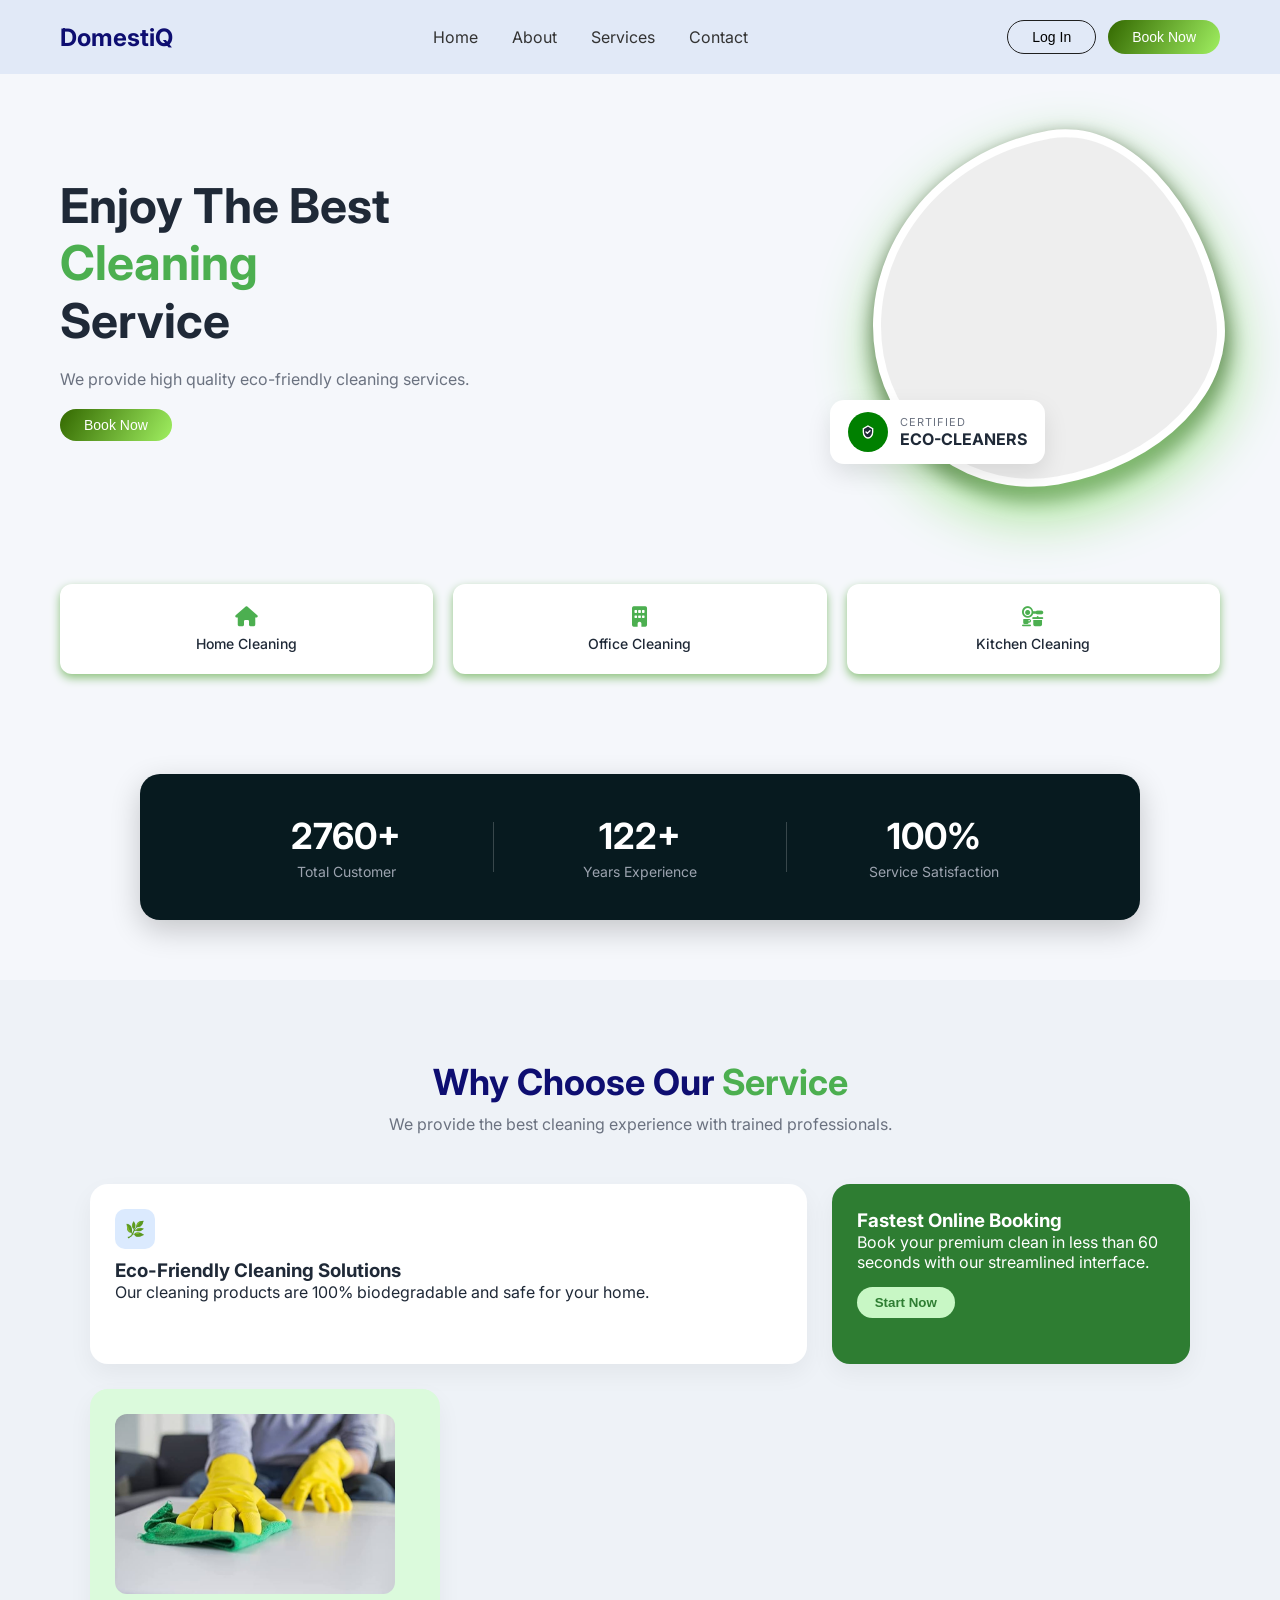
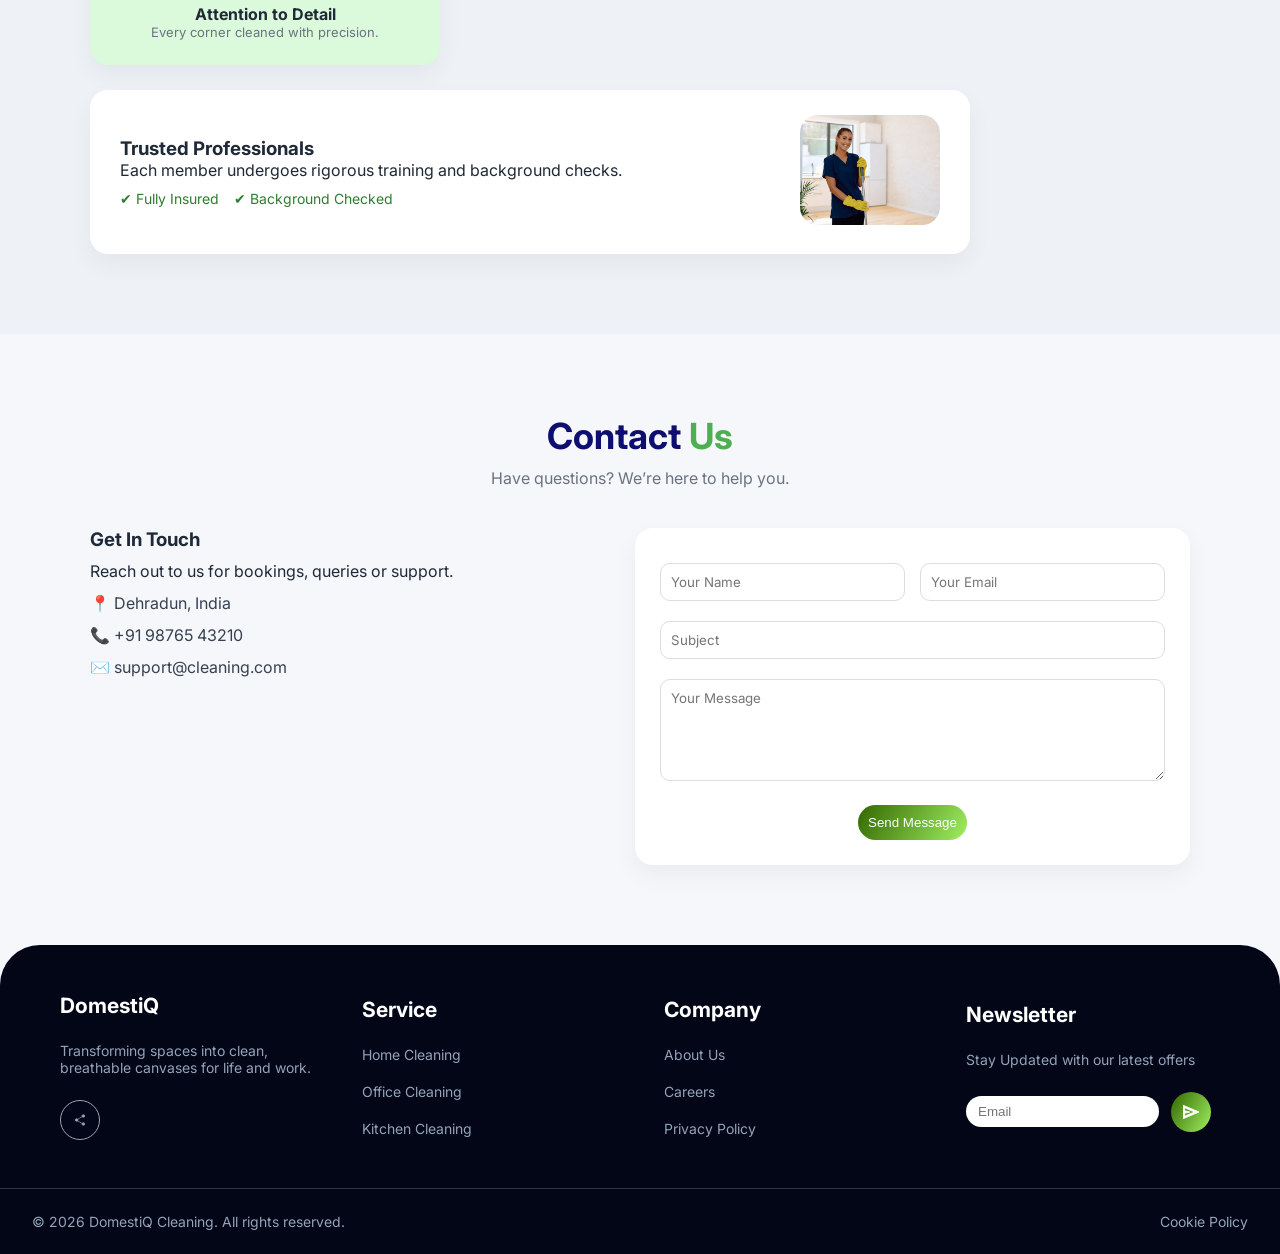
==== domestic help/index.html @ d4e1c1bf "Initial commit - DomestiQ website" ====
<!DOCTYPE html>
<html lang="en">
<head>
  <meta charset="UTF-8">
  <meta name="viewport" content="width=device-width, initial-scale=1.0">
  <title>Cleaning Service</title>
  <link rel="stylesheet" href="style.css">
  <link href="https://fonts.googleapis.com/css2?family=Inter:wght@300;400;600;700&display=swap" rel="stylesheet">
  <link rel="stylesheet" href="https://cdnjs.cloudflare.com/ajax/libs/font-awesome/6.5.0/css/all.min.css">
</head>
<body>

<header>
  <h2>DomestiQ</h2>
  <nav>
    <a href="#home">Home</a>
    <a href="#about">About</a>
    <a href="#services">Services</a>
    <a href="#contact">Contact</a>
  </nav>
    <div class="buttons">
    <a href="login.html"><button class="button ordinary">Log In</button></a>
    <button onclick="document.getElementById('contact').scrollIntoView({behavior:'smooth'})"  class="button green">Book Now</button>
  </div>
</header>

<section id="home" class="hero">
  <div class="hero-text">
    <h1>Enjoy The Best <br> <span>Cleaning</span> <br>Service</h1>
    <p>We provide high quality eco-friendly cleaning services.</p>
    <button onclick="document.getElementById('contact').scrollIntoView({behavior:'smooth'})"  class="btn-primary">Book Now</button>
    
  </div>
    <!-- IMAGE SIDE -->
    <div class="hero-wrapper">

        <div class="hero-img">
            <img src="cleaning-girl.png" alt="cleaner">
        </div>

        <div class="badge">
            <div class="icon">
                <svg viewBox="0 0 24 24" fill="none">
                    <path d="M12 3l7 4v5c0 5-3.5 9-7 9s-7-4-7-9V7l7-4z"
                          stroke="white" stroke-width="2"/>
                    <path d="M9 12l2 2 4-4"
                          stroke="white" stroke-width="2"
                          stroke-linecap="round"
                          stroke-linejoin="round"/>
                </svg>
            </div>
            <div class="badge-text">
                <span class="small">CERTIFIED</span>
                <span class="big">ECO-CLEANERS</span>
          </div>
         </div>
</section>

<section id="services" class="features">
  <div class="card">
    <i class="fas fa-house"></i>
    <span>Home Cleaning</span>
  </div>

  <div class="card">
    <i class="fas fa-building"></i>
    <span>Office Cleaning</span>
  </div>

  <div class="card">
    <i class="fas fa-kitchen-set"></i>
    <span>Kitchen Cleaning</span>
  </div>
</section>

<section class="stats">
    <div class="stats-container">
        <div class="stat">
            <h2>2760+</h2>
            <p>Total Customer</p>
        </div>

        <div class="divider"></div>

        <div class="stat">
            <h2>122+</h2>
            <p>Years Experience</p>
        </div>

        <div class="divider"></div>

        <div class="stat">
            <h2>100%</h2>
            <p>Service Satisfaction</p>
        </div>
    </div>
</section>

<section id="about" class="why">

  <h2>Why Choose Our <span>Service</span></h2>
  <p class="sub">We provide the best cleaning experience with trained professionals.</p>

  <div class="why-grid">

    <!-- LEFT BIG -->
    <div class="why-card large">
      <div class="icon-box">🌿</div>
      <h3>Eco-Friendly Cleaning Solutions</h3>
      <p>Our cleaning products are 100% biodegradable and safe for your home.</p>
    </div>

    <!-- RIGHT GREEN -->
    <div class="why-card green">
      <h3>Fastest Online Booking</h3>
      <p>Book your premium clean in less than 60 seconds with our streamlined interface.</p>
      <button>Start Now</button>
    </div>

    <!-- LEFT SMALL IMAGE -->
    <div class="why-card img-card">
      <img src="attention.png" />
      <h4>Attention to Detail</h4>
      <p>Every corner cleaned with precision.</p>
    </div>

    <!-- RIGHT WIDE -->
    <div class="why-card wide">
      <div class="wide-text">
        <h3>Trusted Professionals</h3>
        <p>Each member undergoes rigorous training and background checks.</p>

        <div class="checks">
          <span>✔ Fully Insured</span>
          <span>✔ Background Checked</span>
        </div>
      </div>
    <div class="wide-img">
      <img src="cleaner.png"/>
    </div>

  </div>
</section>
<section id="contact" class="contact">

  <h2>Contact <span>Us</span></h2>
  <p class="sub">Have questions? We’re here to help you.</p>

  <div class="contact-container">

    <!-- LEFT INFO -->
    <div class="contact-info">
      <h3>Get In Touch</h3>
      <p>Reach out to us for bookings, queries or support.</p>

      <div class="info-item">
        📍 <span>Dehradun, India</span>
      </div>

      <div class="info-item">
        📞 <span>+91 98765 43210</span>
      </div>

      <div class="info-item">
        ✉️ <span>support@cleaning.com</span>
      </div>
    </div>

    <!-- RIGHT FORM -->
    <form class="contact-form">

      <div class="input-group">
        <input type="text" placeholder="Your Name" required>
        <input type="email" placeholder="Your Email" required>
      </div>

      <input type="text" placeholder="Subject">

      <textarea rows="5" placeholder="Your Message"></textarea>

      <button type="submit">Send Message</button>

    </form>

  </div>

</section>
<footer class="footer">

  <div class="mainContainer">

    <!-- Column 1 -->
    <div class="container">
      <h2>DomestiQ</h2>
      <p>
        Transforming spaces into clean, breathable canvases for life and work.
      </p>

      <button class="icon icon-outline">
        <!-- Share Icon -->
        <svg viewBox="0 0 24 24" fill="none">
          <circle cx="7" cy="12" r="2" stroke="currentColor"/>
          <circle cx="17" cy="6" r="2" stroke="currentColor"/>
          <circle cx="17" cy="18" r="2" stroke="currentColor"/>
          <path d="M15 7L8.5 11" stroke="currentColor" stroke-linecap="round"/>
          <path d="M8.5 13.5L15 17" stroke="currentColor" stroke-linecap="round"/>
        </svg>
      </button>
    </div>

    <!-- Column 2 -->
    <div class="container">
      <h2>Service</h2>
      <ul>
        <li>Home Cleaning</li>
        <li>Office Cleaning</li>
        <li>Kitchen Cleaning</li>
      </ul>
    </div>

    <!-- Column 3 -->
    <div class="container">
      <h2>Company</h2>
      <ul>
        <li>About Us</li>
        <li>Careers</li>
        <li>Privacy Policy</li>
      </ul>
    </div>

    <!-- Column 4 -->
    <div class="container">
      <h2>Newsletter</h2>
      <p>Stay Updated with our latest offers</p>

      <div class="mail">
        <input type="text" placeholder="Email" />

        <button class="icon icon-green">
          <!-- Send Icon -->
          <svg viewBox="0 0 19 16">
            <path d="M0 16V0L19 8L0 16ZM2 13L13.85 8L2 3V6.5L8 8L2 9.5V13Z"/>
          </svg>
        </button>
      </div>
    </div>

  </div>

  <!-- Bottom Bar -->
  <div class="horizontalBorder">
    <p>© 2026 DomestiQ Cleaning. All rights reserved.</p>

    <div class="links">
      <p>Cookie Policy</p>
    </div>
  </div>

</footer>
<script>
  
</script>
</body>
</html>
---- domestic help/style.css ----
* {
  margin: 0;
  padding: 0;
  box-sizing: border-box;
}
body {
  font-family: "Inter", sans-serif;
  background: #f5f7fb;
  color: #1f2937;
}

header {
  display: flex;
  justify-content: space-between;
  align-items: center;
  padding: 20px 60px;
  background-color: #e1e9f7;
}
h2{
  color: rgb(14, 14, 113);
}

nav a {
  margin: 0 15px;
  text-decoration: none;
  color: #333;
}

.buttons {
  display: flex;
  gap: 12px;
}
 .button {
  padding: 8px 24px;
  border: 0;
  border-radius: 44px;

  font-size: 14px;
  text-align: center;
  white-space: nowrap;
  cursor: pointer;

 }

/* 🔑 IMPORTANT: this is how you combine classes in normal CSS */
.button.ordinary {
  background-color: transparent;
  color: #000;
  border: solid 0.8px #1f1f1f;
}

.button.green {
  background: linear-gradient(
    300deg,
    rgba(160, 239, 97, 1) 0%,
    rgba(51, 104, 0, 1) 100%
  );
  color: white;
}
.btn-primary{
  background: linear-gradient(
    300deg,
    rgba(160, 239, 97, 1) 0%,
    rgba(51, 104, 0, 1) 100%
  );
  color: white;
    padding: 8px 24px;
  border: 0;
  border-radius: 44px;

  font-size: 14px;
  text-align: center;
  white-space: nowrap;
  cursor: pointer;

}

.hero {
  display: flex;
  align-items: center;
  justify-content: space-between;
  padding: 60px;
  max-width: 1200px;   /* THIS is the key */
    margin: 0 auto;      /* centers everything */

    padding: 60px 20px;  /* less side padding */
    gap: 40px;           /* spacing between text & image */

}
.hero-text h1 {
  font-size: 48px;
  line-height: 1.2;
}
.hero-text span {
  color: #4caf50;
}
.hero-text p {
  margin: 20px 0;
  color: #6b7280;
}
.hero-wrapper {
    position: relative;
    width: fit-content;
}

/* blob shape */
.hero-img {
    width: 350px;
    height: 350px;
    border-radius: 60% 40% 55% 45% / 55% 60% 40% 45%;
    overflow: hidden;
    background: #eee;

    transform: rotate(-10deg);
    border: 8px solid #fff; /* white outline */
     box-shadow: 
        0 25px 60px rgba(151, 226, 130, 0.994),
        0 10px 20px rgb(16, 13, 13);
}

/* image inside */
.hero-img img {
    width: 120%;
    height: 120%;
    object-fit: cover;

    transform: rotate(10deg); /* fix tilt */
}

.badge {
    display: flex;
    align-items: center;
    gap: 14px;
    position: absolute;
    bottom: 30px;
    left: -50px;
    background: #f3f4f6; /* soft gray */
    padding: 14px 20px;

    border-radius: 16px;
    width: fit-content;

    box-shadow: 0 15px 30px rgba(0,0,0,0.1);
}

/* icon circle */
.badge-icon {
    width: 48px;
    height: 48px;
    background: #2e7d32;

    border-radius: 50%;

    display: flex;
    align-items: center;
    justify-content: center;
}

.badge-icon svg {
    width: 22px;
    height: 22px;
}

/* text */
.badge-text {
    display: flex;
    flex-direction: column;
}

.small {
    font-size: 11px;
    color: #6b7280;
    letter-spacing: 1px;
}

.big {
    font-size: 16px;
    font-weight: 700;
    color: #1f2937;
}
.features {
  display: flex;
  gap: 20px;
  padding: 40px 60px;
  justify-content: center;
  flex-wrap: wrap;
}
.card {
  display: flex;
  flex-direction: column;   /* THIS is the main change */
  align-items: center;
  justify-content: center;
  gap: 8px;
  flex: 1 1 150px; /* responsive sizing */
  width: 150px;
  height:90px;
  padding: 15px;
  background: #ffffff;
  border-radius: 12px;
  text-align: center;
  box-shadow: 0 4px 10px rgb(141, 194, 126);
}
.card i {
  font-size: 20px;
  color: #4caf50;
}
.card span {
  font-size: 14px;
  font-weight: 500;
  white-space: nowrap;
}

/* BADGE */
.badge {
    position: absolute;
    bottom: 20px;
    left: -40px;

    display: flex;
    align-items: center;
    gap: 12px;

    background: white;
    padding: 12px 18px;
    border-radius: 14px;
    box-shadow: 0 10px 25px rgba(0,0,0,0.1);
}

.icon {
    background: green;
    width: 36px;
    height: 36px;
    border-radius: 50%;

    display: flex;
    align-items: center;
    justify-content: center;
}

.icon svg {
    width: 18px;
}

.stats {
    display: flex;
    justify-content: center;
    margin: 60px 0;
}

.stats-container {
    background: #071a1f;
    color: white;
    display: flex;
    align-items: center;
    justify-content: space-between;
    padding: 40px 60px;
    border-radius: 20px;
    width: 80%;
    max-width: 1000px;
    box-shadow: 0 10px 30px rgba(0,0,0,0.2);
}

.stat {
    text-align: center;
    flex: 1;
}

.stat h2 {
    font-size: 36px;
    font-weight: 700;
}

.stat p {
    font-size: 14px;
    color: #9ca3af;
    margin-top: 5px;
}
.stats h2{
  color:white;
}
/* vertical lines */
.divider {
    width: 1px;
    height: 50px;
    background: rgba(255,255,255,0.2);
}

.why {
  padding: 80px 20px;
  background: #eef2f7;
  text-align: center;
}

.why h2 {
  font-size: 36px;
}

.why h2 span {
  color: #4caf50;
}

.why .sub {
  color: #6b7280;
  margin: 10px 0 50px;
}

/* GRID */
.why-grid {
  display: grid;
  grid-template-columns: 2fr 1fr;
  gap: 25px;

  max-width: 1100px;
  margin: auto;
}

/* CARD BASE */
.why-card {
  background: #fff;
  border-radius: 18px;
  padding: 25px;
  text-align: left;
  box-shadow: 0 10px 25px rgba(0,0,0,0.05);
}

/* BIG LEFT */
.large {
   grid-column: 1;
  height: 180px;
}

.icon-box {
  width: 40px;
  height: 40px;
  background: #dbeafe;
  border-radius: 10px;
  display: flex;
  align-items: center;
  justify-content: center;
  margin-bottom: 10px;
}

/* GREEN CARD */
.green {
   grid-column: 2;
  background: #2e7d32;
  color: white;
}

.green button {
  margin-top: 15px;
  background: #c8f7c5;
  border: none;
  padding: 8px 18px;
  border-radius: 20px;
  color: #2e7d32;
  font-weight: 600;
}

/* IMAGE CARD */
.img-card img {
  width: 280px;
  height: 180px;
  object-fit:cover;
  border-radius: 12px;
  display: block;
  margin-bottom: 10px;
}
.img-card h4 {
  text-align: center;
}
.img-card p {
  text-align: center;
  font-size: 13px;
  color: #6b7280;
}
.img-card{
  grid-column: 1;
  width:350px;
  max-width:400px;
  align-items: center;
  text-align: center;
  background-color: #dbfadc;
}
/* WIDE CARD */
.wide {
  grid-column:  1/3;
  display: flex;
  align-items: center;
  justify-content: space-between;
  gap: 30px;
  padding: 25px 30px;
  width:80%;
}

.wide-text {
  flex: 1;
}
.wide-img {
  flex-shrink:0;
  border-radius: 10px;
}
.wide-img img {
  width: 140px;
  height: 110px;
  object-fit:cover;
  border-radius: 18px;
}

.checks {
  margin-top: 10px;
  display: flex;
  gap: 15px;
  color: #2e7d32;
  font-size: 14px;
}

.contact {
  padding: 80px 20px;
  background: #f5f7fb;
  text-align: center;
}

.contact h2 {
  font-size: 36px;
}

.contact h2 span {
  color: #4caf50;
}

.contact .sub {
  color: #6b7280;
  margin: 10px 0 40px;
}

/* LAYOUT */
.contact-container {
  display: flex;
  gap: 40px;
  max-width: 1100px;
  margin: auto;
  align-items: flex-start;
}

/* LEFT */
.contact-info {
  flex: 1;
  text-align: left;
}

.contact-info h3 {
  margin-bottom: 10px;
}

.info-item {
  margin: 12px 0;
  color: #374151;
}

/* RIGHT FORM */
.contact-form {
  flex: 1;
  background: white;
  padding: 25px;
  border-radius: 18px;
  box-shadow: 0 10px 25px rgba(0,0,0,0.05);
}

.input-group {
  display: flex;
  gap: 15px;
}

.contact-form input,
.contact-form textarea {
  width: 100%;
  margin: 10px 0;
  padding: 10px;
  border-radius: 10px;
  border: 1px solid #ddd;
  font-family: inherit;
}

.contact-form button {
  margin-top: 10px;
  padding: 10px;
  border: none;
  border-radius: 25px;
  background: linear-gradient(300deg, #a0ef61, #336800);
  color: white;
  cursor: pointer;
}
.footer {
  width: 100%;
  background-color: #020617;
  color: #94A3B8;

  position: relative;
  bottom: 0;

  font-size: 14px;
  border-radius: 40px 40px 0 0;
}

.mainContainer {
  padding: 48px 60px;

  display: flex;
  gap: 48px;

  align-items: center;
  justify-content: space-between;
}

.container {
  width: 260px;

  display: flex;
  flex-direction: column;
  gap: 24px;
}

.container h2 {
  color: white;
}

.container ul {
  list-style: none;
  padding: 0;

  display: flex;
  flex-direction: column;
  gap: 20px;
}

.mail {
  display: flex;
  gap: 12px;
  align-items: center;
}

.mail input {
  padding: 8px 12px;
  border-radius: 20px;
  border: none;
  outline: none;
}

/* Bottom */
.horizontalBorder {
  padding: 24px 32px;

  display: flex;
  justify-content: space-between;
  align-items: center;

  border-top: 1px solid #94a3b84e;
}

.links {
  display: flex;
  gap: 12px;
}

/* Buttons */
.icon {
  width: 40px;
  height: 40px;

  display: flex;
  align-items: center;
  justify-content: center;

  border-radius: 50%;
  border: none;
  cursor: pointer;
}

/* Outline icon (share) */
.icon-outline {
  border: 1px solid #94A3B8;
  color: #94A3B8;
  background: transparent;
}

/* Green icon (send) */
.icon-green {
  background: linear-gradient(
    300deg,
    rgba(160, 239, 97, 1) 0%,
    rgba(51, 104, 0, 1) 100%
  );
  color: white;
}

/* SVG inside buttons */
.icon svg {
  width: 16px;
  height: 16px;
  stroke: currentColor;
  fill: currentColor;
}
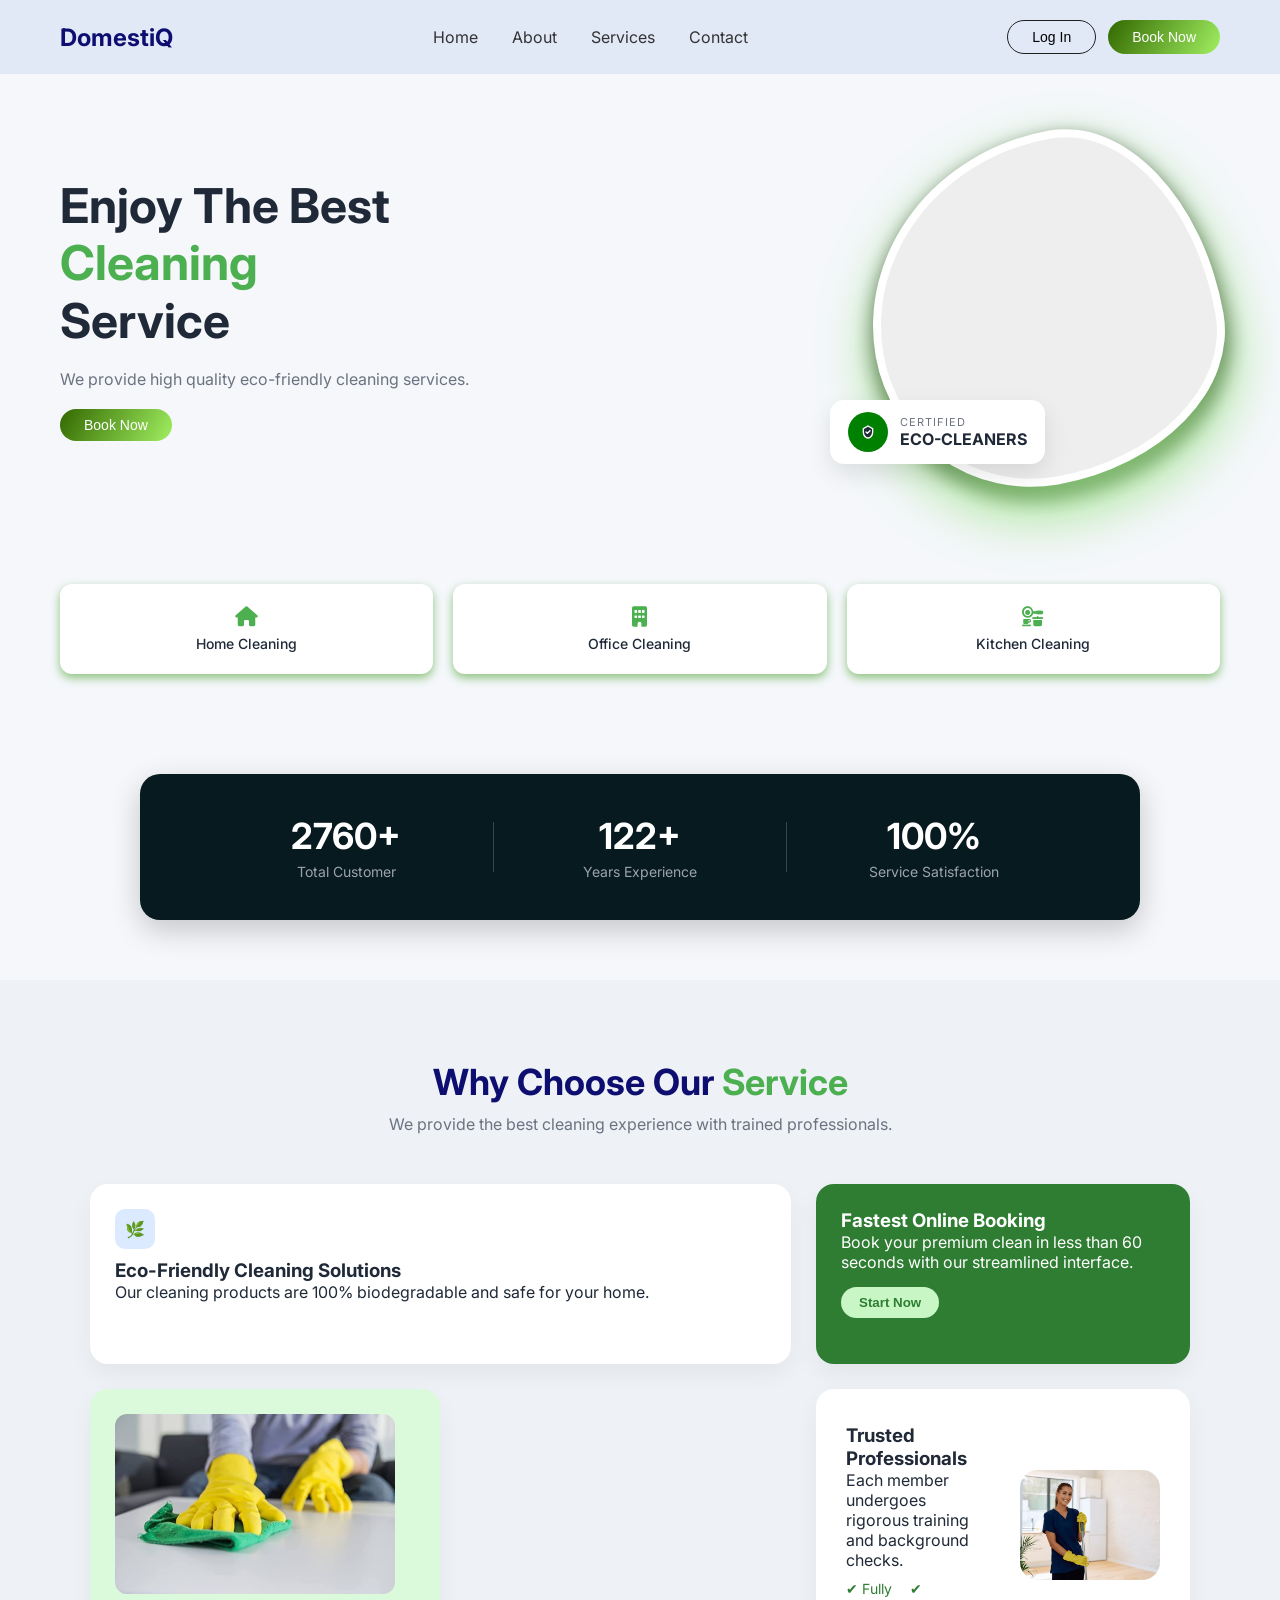
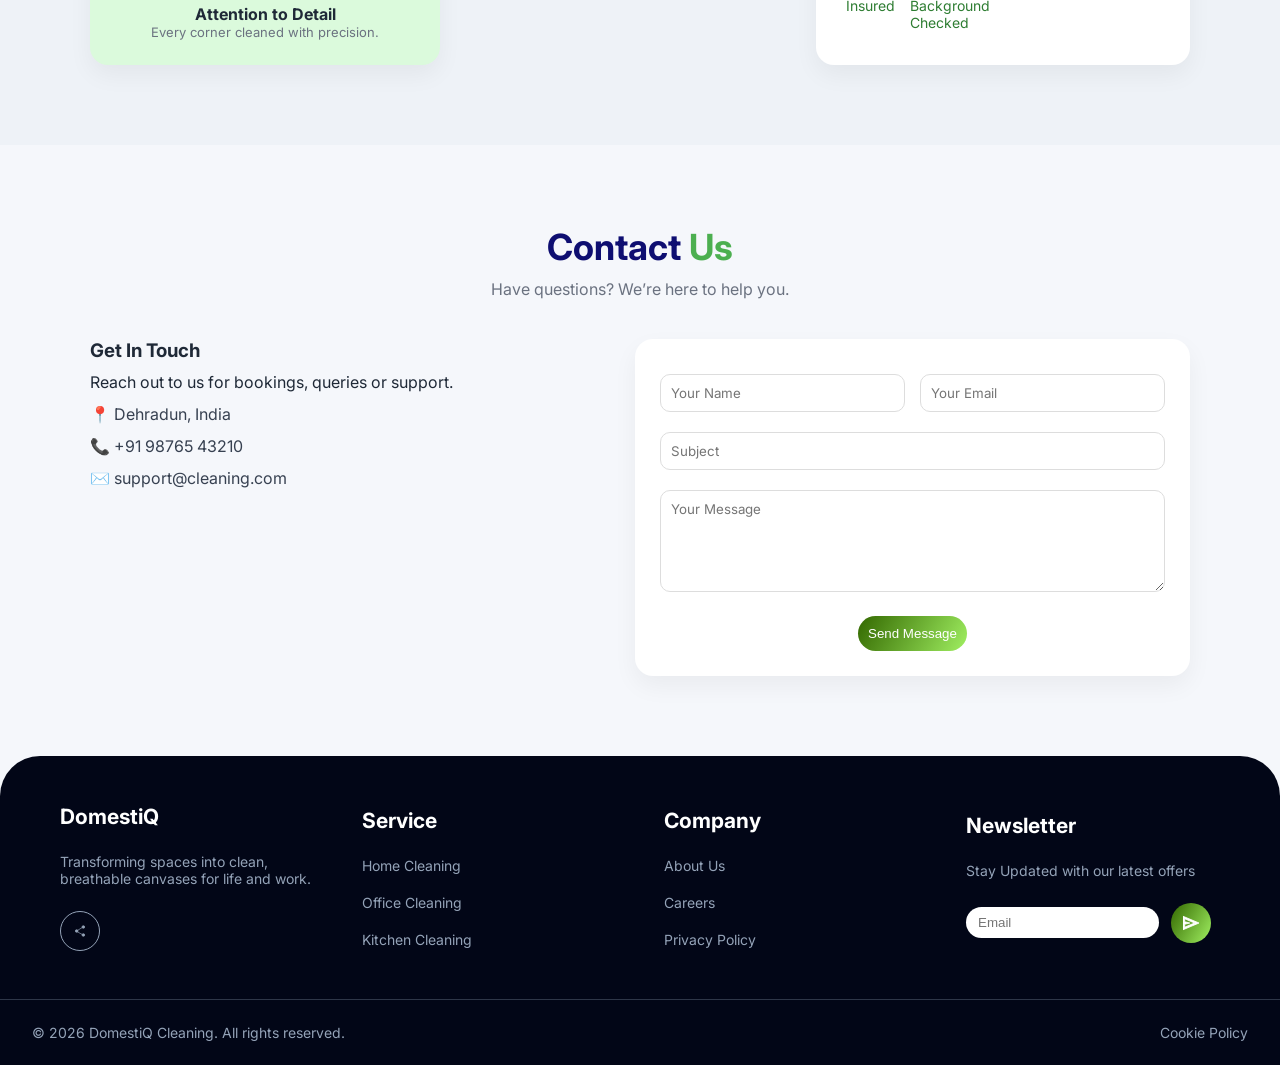
==== commit 2c66aa4e: "fix: width for grid" ====
--- a/domestic help/index.html
+++ b/domestic help/index.html
@@ -1,4 +1,3 @@
-
 <!DOCTYPE html>
 <html lang="en">
 <head>
@@ -29,7 +28,8 @@
   <div class="hero-text">
     <h1>Enjoy The Best <br> <span>Cleaning</span> <br>Service</h1>
     <p>We provide high quality eco-friendly cleaning services.</p>
-    <button onclick="document.getElementById('contact').scrollIntoView({behavior:'smooth'})"  class="btn-primary">Book Now</button>
+    <button o
+    nclick="document.getElementById('contact').scrollIntoView({behavior:'smooth'})"  class="btn-primary">Book Now</button>
     
   </div>
     <!-- IMAGE SIDE -->
--- a/domestic help/style.css
+++ b/domestic help/style.css
@@ -384,13 +384,13 @@
 }
 /* WIDE CARD */
 .wide {
-  grid-column:  1/3;
+  /* grid-column:  1/3; */
   display: flex;
   align-items: center;
   justify-content: space-between;
   gap: 30px;
   padding: 25px 30px;
-  width:80%;
+  /* width:80%; */
 }
 
 .wide-text {
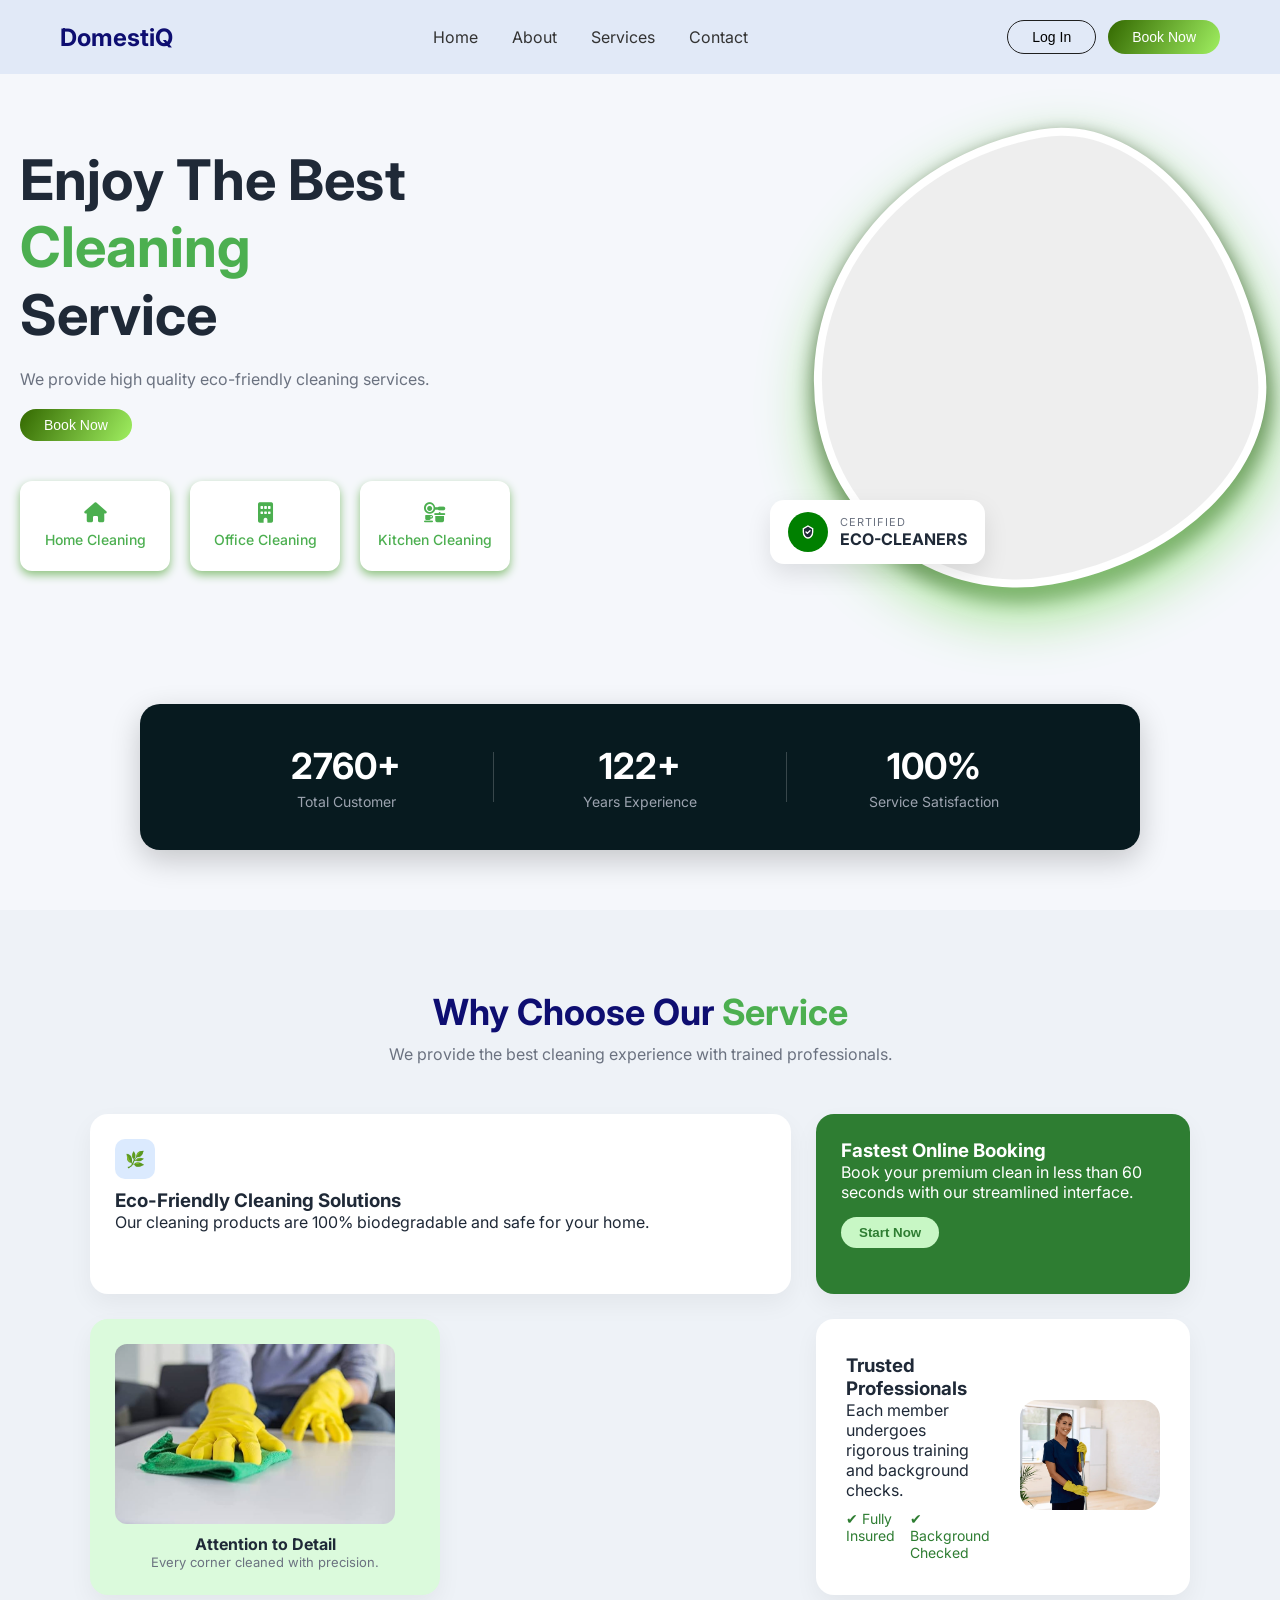
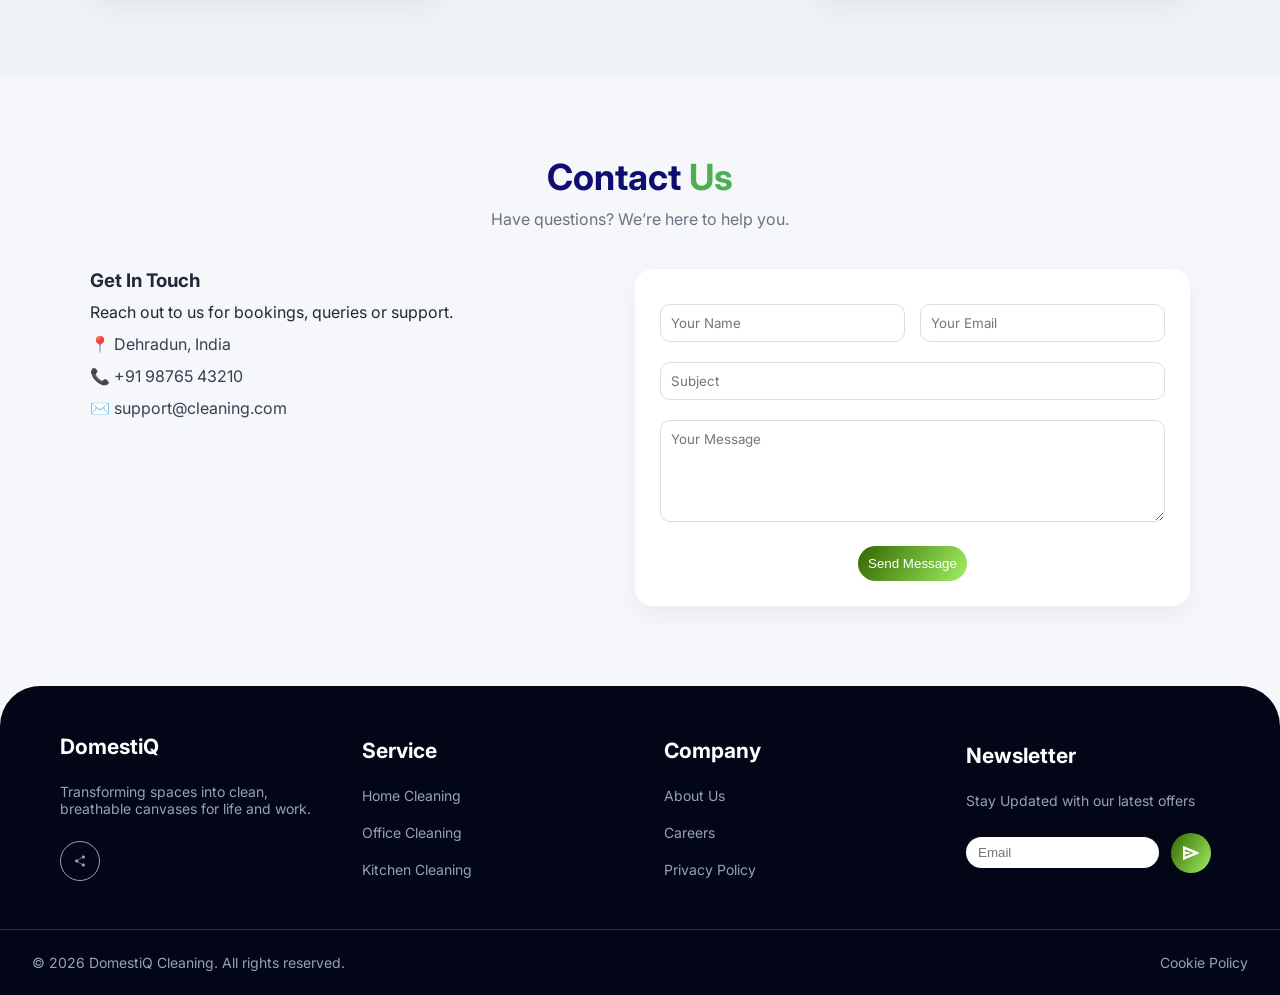
==== commit 84b4d90b: "fix: hero section" ====
--- a/domestic help/index.html
+++ b/domestic help/index.html
@@ -28,9 +28,24 @@
   <div class="hero-text">
     <h1>Enjoy The Best <br> <span>Cleaning</span> <br>Service</h1>
     <p>We provide high quality eco-friendly cleaning services.</p>
-    <button o
-    nclick="document.getElementById('contact').scrollIntoView({behavior:'smooth'})"  class="btn-primary">Book Now</button>
-    
+    <button onclick="document.getElementById('contact').scrollIntoView({behavior:'smooth'})"  class="btn-primary">Book Now</button>
+
+      <section id="services" class="features">
+        <div class="card">
+          <i class="fas fa-house"></i>
+          <span>Home Cleaning</span>
+        </div>
+
+        <div class="card">
+          <i class="fas fa-building"></i>
+          <span>Office Cleaning</span>
+        </div>
+
+        <div class="card">
+          <i class="fas fa-kitchen-set"></i>
+          <span>Kitchen Cleaning</span>
+        </div>
+      </section>
   </div>
     <!-- IMAGE SIDE -->
     <div class="hero-wrapper">
@@ -57,23 +72,6 @@
          </div>
 </section>
 
-<section id="services" class="features">
-  <div class="card">
-    <i class="fas fa-house"></i>
-    <span>Home Cleaning</span>
-  </div>
-
-  <div class="card">
-    <i class="fas fa-building"></i>
-    <span>Office Cleaning</span>
-  </div>
-
-  <div class="card">
-    <i class="fas fa-kitchen-set"></i>
-    <span>Kitchen Cleaning</span>
-  </div>
-</section>
-
 <section class="stats">
     <div class="stats-container">
         <div class="stat">
--- a/domestic help/style.css
+++ b/domestic help/style.css
@@ -80,7 +80,7 @@
   align-items: center;
   justify-content: space-between;
   padding: 60px;
-  max-width: 1200px;   /* THIS is the key */
+  max-width: 1400px;   /* THIS is the key */
     margin: 0 auto;      /* centers everything */
 
     padding: 60px 20px;  /* less side padding */
@@ -88,7 +88,7 @@
 
 }
 .hero-text h1 {
-  font-size: 48px;
+  font-size: 56px;
   line-height: 1.2;
 }
 .hero-text span {
@@ -105,8 +105,8 @@
 
 /* blob shape */
 .hero-img {
-    width: 350px;
-    height: 350px;
+    width: 450px;
+    height: 450px;
     border-radius: 60% 40% 55% 45% / 55% 60% 40% 45%;
     overflow: hidden;
     background: #eee;
@@ -181,7 +181,7 @@
 .features {
   display: flex;
   gap: 20px;
-  padding: 40px 60px;
+  padding: 40px 60px 0 0 ;
   justify-content: center;
   flex-wrap: wrap;
 }
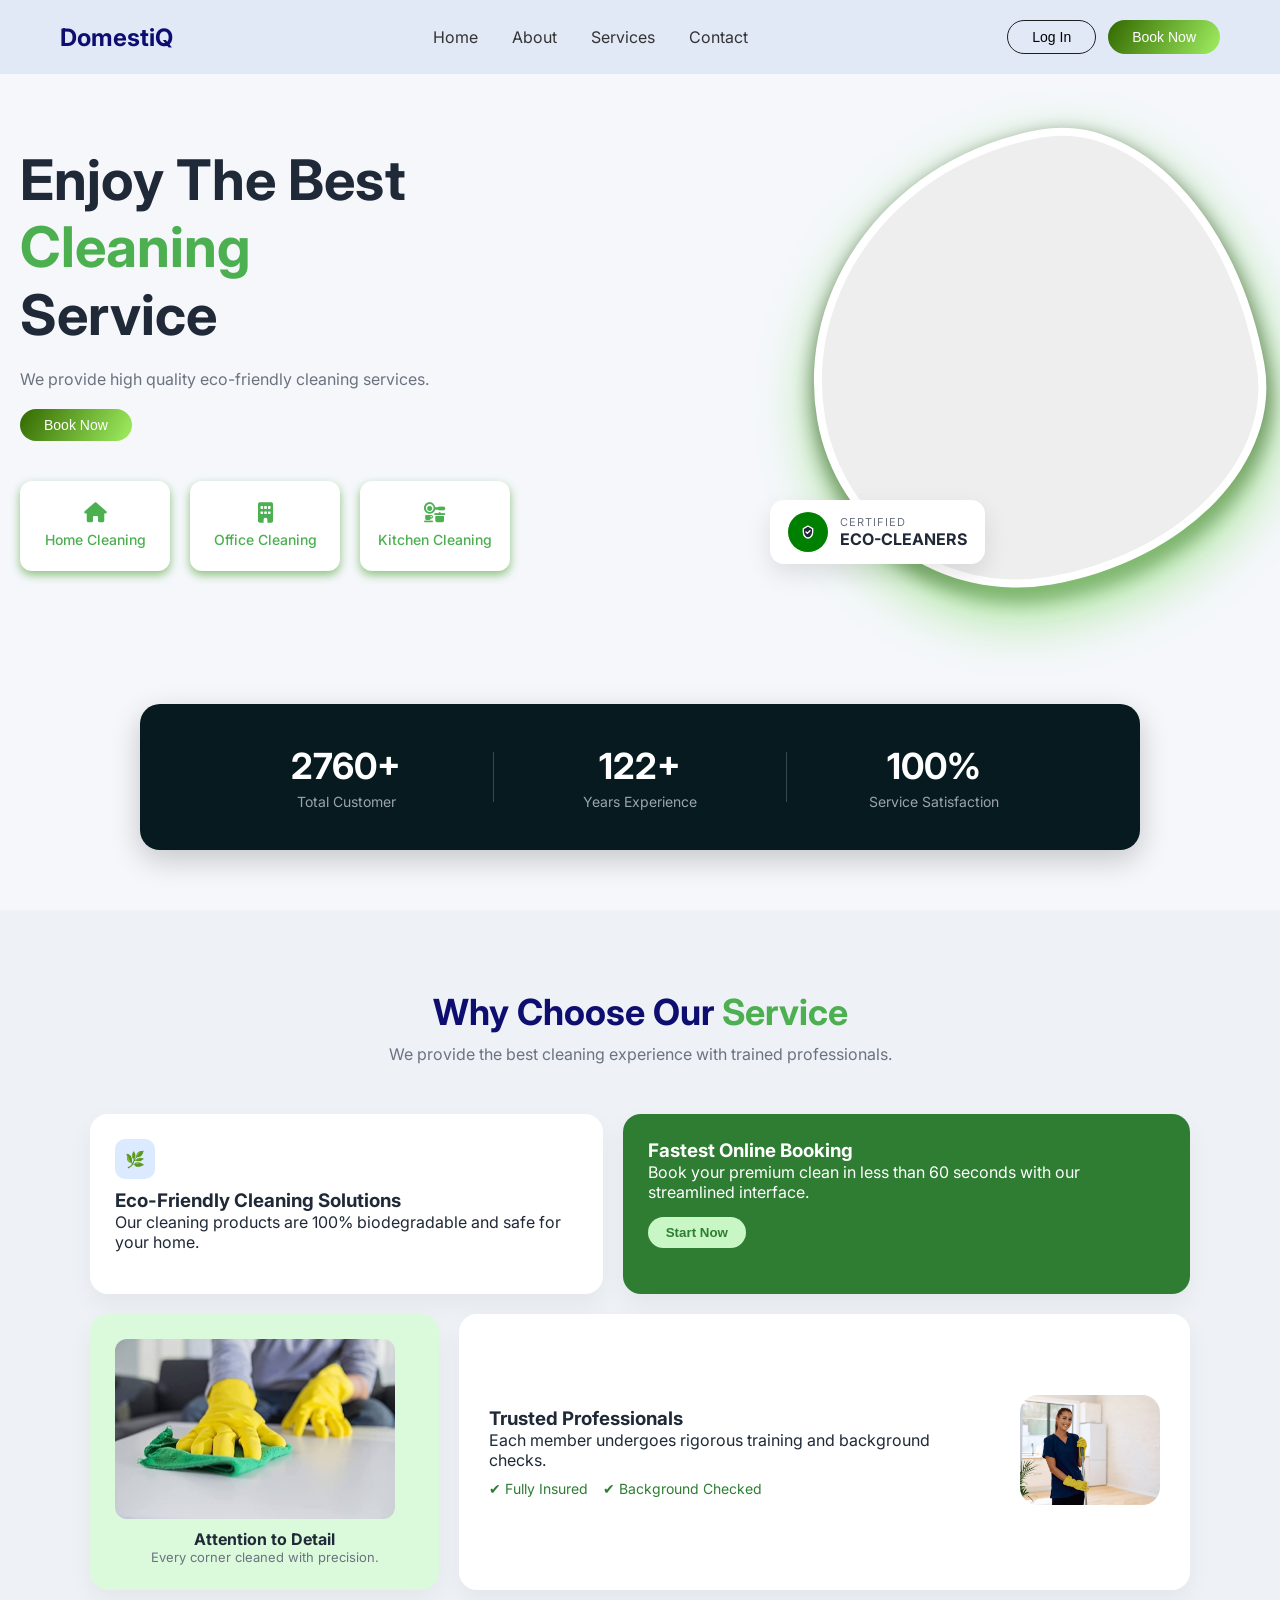
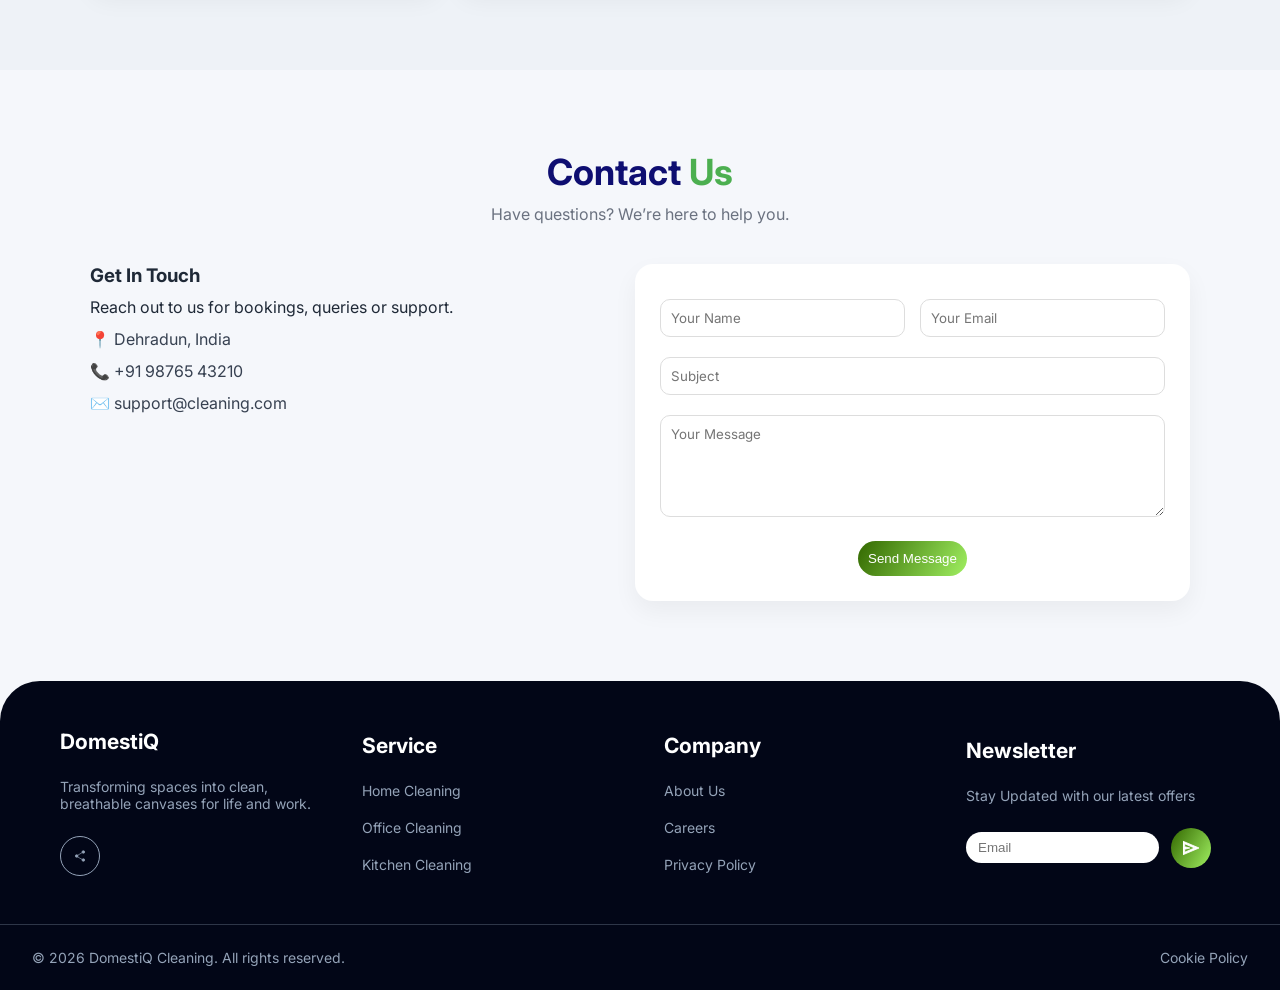
==== commit 6e2d25a1: "fix: about-grid using flex" ====
--- a/domestic help/index.html
+++ b/domestic help/index.html
@@ -101,43 +101,44 @@
   <p class="sub">We provide the best cleaning experience with trained professionals.</p>
 
   <div class="why-grid">
-
     <!-- LEFT BIG -->
-    <div class="why-card large">
-      <div class="icon-box">🌿</div>
-      <h3>Eco-Friendly Cleaning Solutions</h3>
-      <p>Our cleaning products are 100% biodegradable and safe for your home.</p>
-    </div>
-
-    <!-- RIGHT GREEN -->
-    <div class="why-card green">
-      <h3>Fastest Online Booking</h3>
-      <p>Book your premium clean in less than 60 seconds with our streamlined interface.</p>
-      <button>Start Now</button>
-    </div>
-
-    <!-- LEFT SMALL IMAGE -->
-    <div class="why-card img-card">
-      <img src="attention.png" />
-      <h4>Attention to Detail</h4>
-      <p>Every corner cleaned with precision.</p>
-    </div>
-
-    <!-- RIGHT WIDE -->
-    <div class="why-card wide">
-      <div class="wide-text">
-        <h3>Trusted Professionals</h3>
-        <p>Each member undergoes rigorous training and background checks.</p>
-
-        <div class="checks">
-          <span>✔ Fully Insured</span>
-          <span>✔ Background Checked</span>
-        </div>
-      </div>
-    <div class="wide-img">
-      <img src="cleaner.png"/>
-    </div>
-
+    <div class="top-flex">
+      <div class="why-card large">
+        <div class="icon-box">🌿</div>
+        <h3>Eco-Friendly Cleaning Solutions</h3>
+        <p>Our cleaning products are 100% biodegradable and safe for your home.</p>
+      </div>
+
+      <!-- RIGHT GREEN -->
+      <div class="why-card green">
+        <h3>Fastest Online Booking</h3>
+        <p>Book your premium clean in less than 60 seconds with our streamlined interface.</p>
+        <button>Start Now</button>
+      </div>
+    </div>
+    <div class="bottom-flex">
+      <!-- LEFT SMALL IMAGE -->
+      <div class="why-card img-card">
+        <img src="attention.png" />
+        <h4>Attention to Detail</h4>
+        <p>Every corner cleaned with precision.</p>
+      </div>
+
+      <!-- RIGHT WIDE -->
+      <div class="why-card wide">
+        <div class="wide-text">
+          <h3>Trusted Professionals</h3>
+          <p>Each member undergoes rigorous training and background checks.</p>
+
+          <div class="checks">
+            <span>✔ Fully Insured</span>
+            <span>✔ Background Checked</span>
+          </div>
+        </div>
+      <div class="wide-img">
+        <img src="cleaner.png"/>
+      </div>
+    </div>
   </div>
 </section>
 <section id="contact" class="contact">
--- a/domestic help/style.css
+++ b/domestic help/style.css
@@ -601,3 +601,29 @@
   stroke: currentColor;
   fill: currentColor;
 }
+
+
+/* grid fix using flex */
+.why-grid{
+  display: flex;  
+  flex-direction: column;
+
+  gap: 20px;
+}
+
+.top-flex{
+  display: flex;  
+  flex-direction: row;
+  gap: 20px;
+}
+
+.bottom-flex{
+  display: flex;  
+  flex-direction: row;
+  gap: 20px;
+}
+
+
+
+
+
